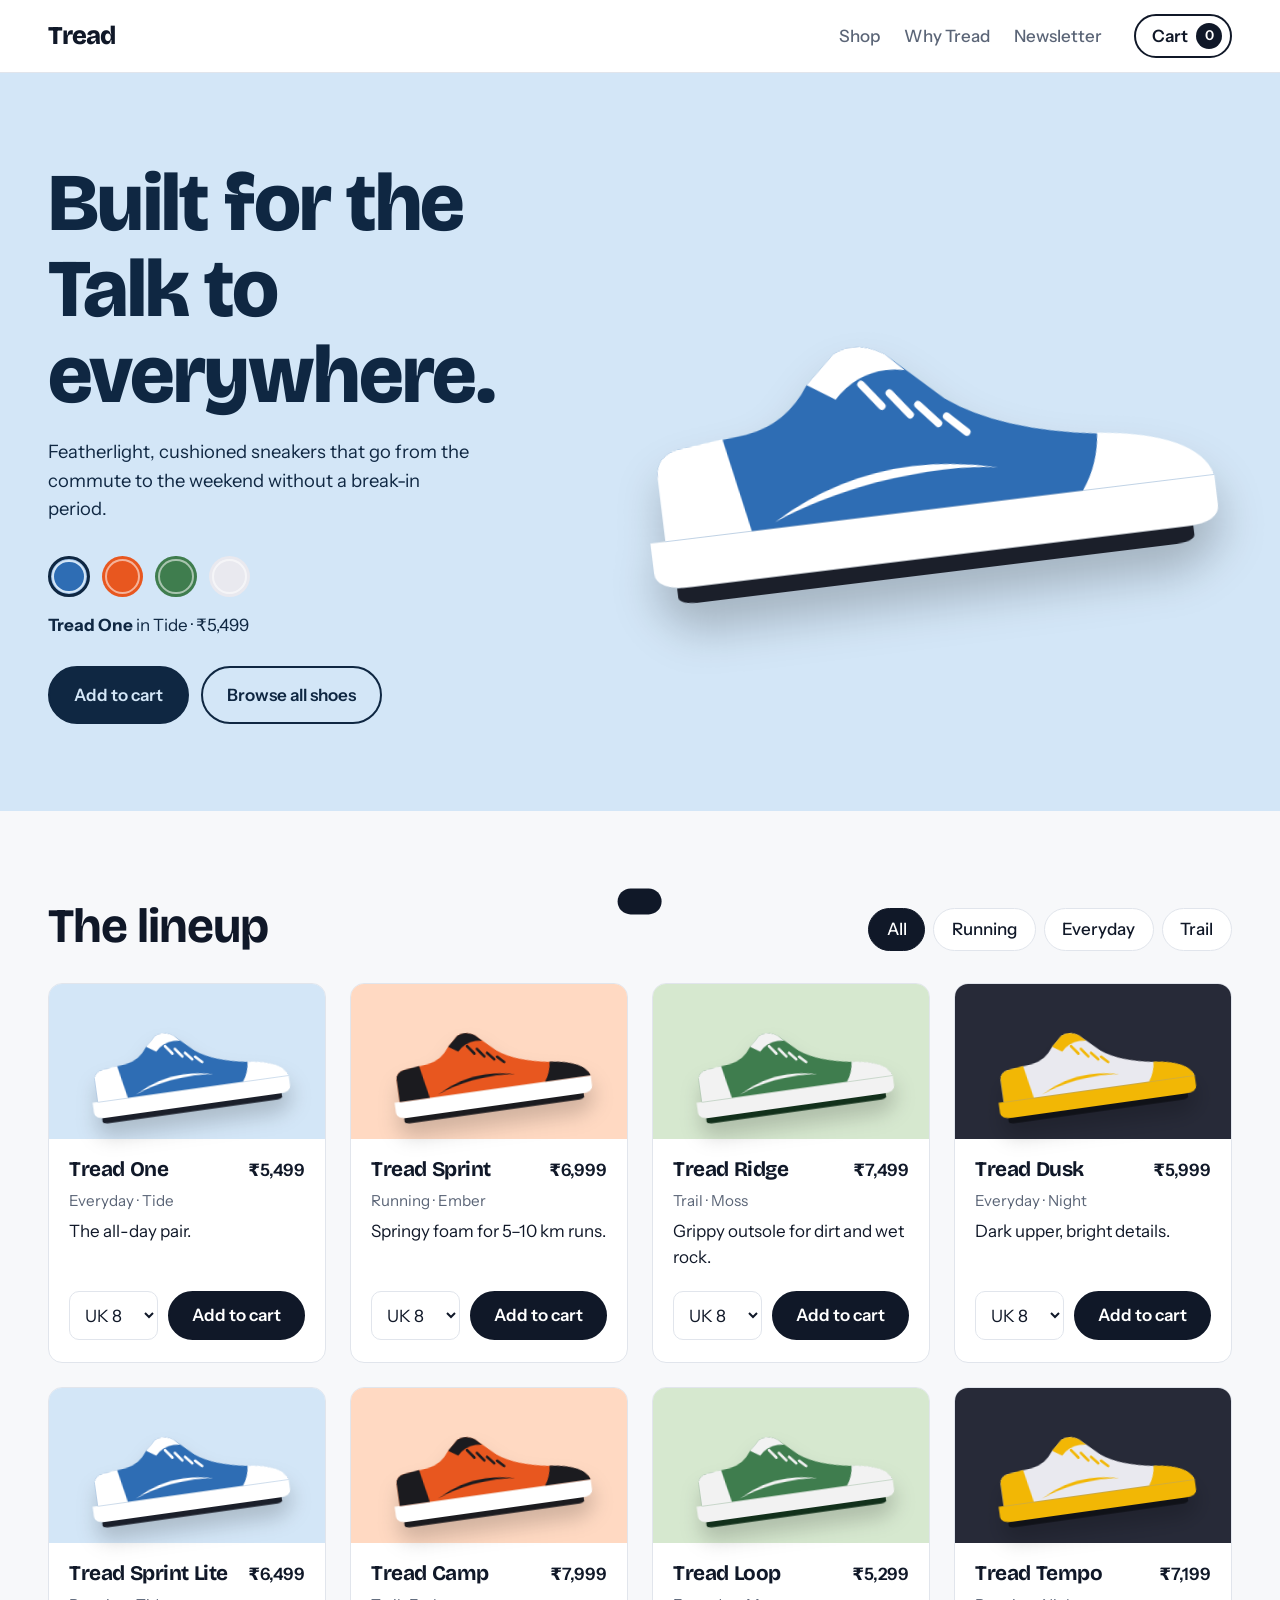
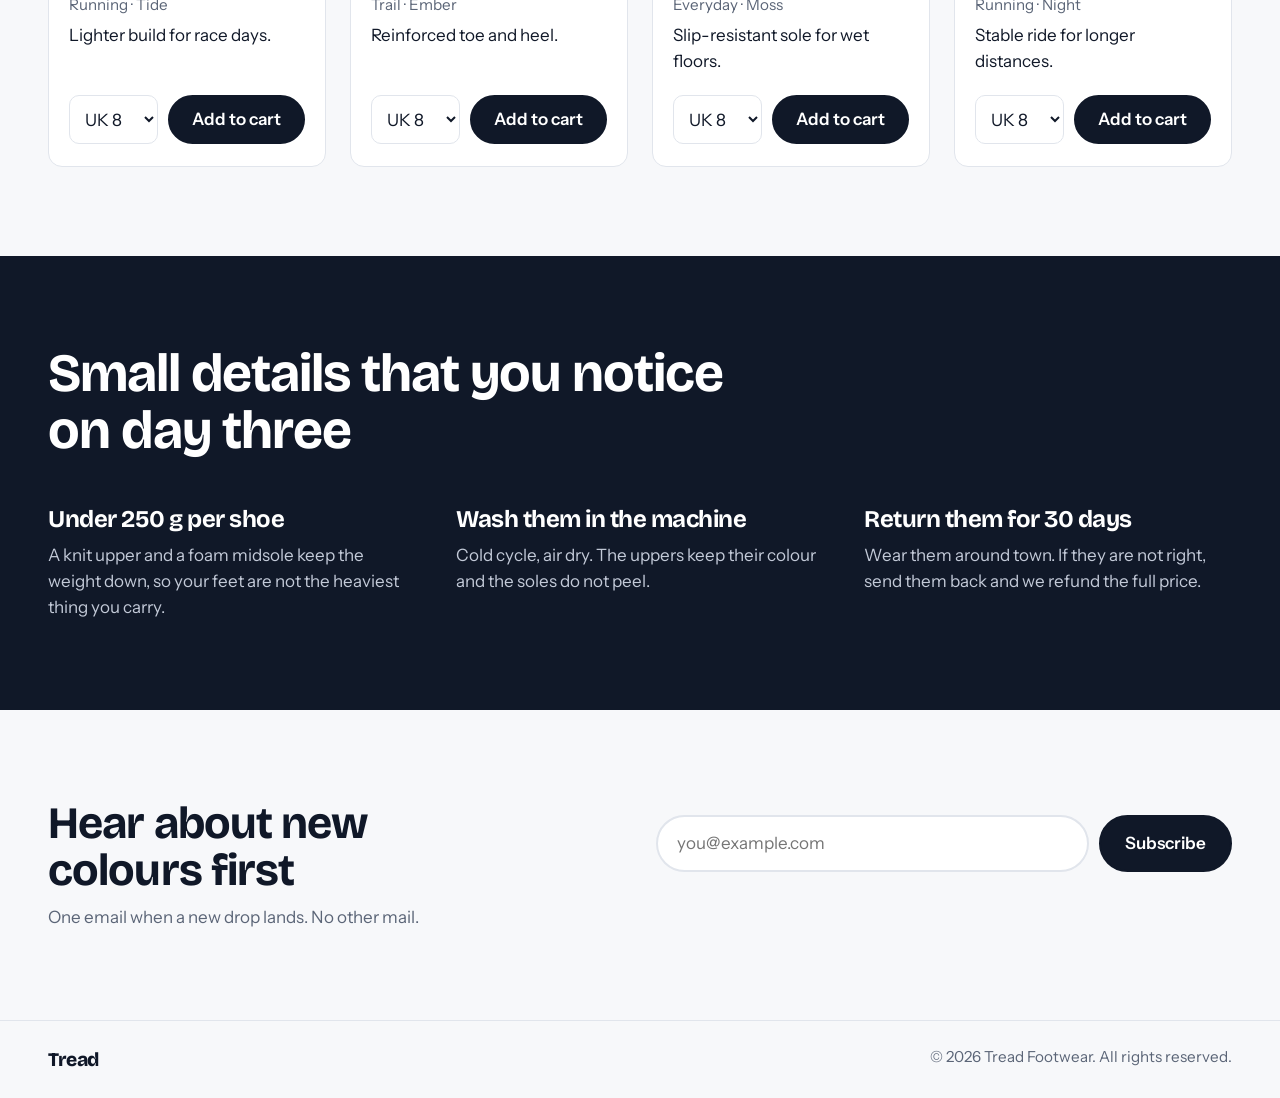
==== index.html @ 13b6ac7e "shoes website" ====
<!DOCTYPE html>
<html lang="en">
<head>
  <meta charset="UTF-8">
  <meta name="viewport" content="width=device-width, initial-scale=1">
  <title>Tread – Everyday sneakers</title>
  <meta name="description" content="Light, cushioned everyday sneakers in four colourways. Free 30-day returns.">
  <link rel="preconnect" href="https://fonts.googleapis.com">
  <link rel="preconnect" href="https://fonts.gstatic.com" crossorigin>
  <link href="https://fonts.googleapis.com/css2?family=Bricolage+Grotesque:opsz,wght@12..96,500;12..96,800&family=Instrument+Sans:wght@400;500;600&display=swap" rel="stylesheet">
  <link rel="stylesheet" href="style.css">
</head>
<body>

  <!-- Reusable sneaker drawing. Colours come from CSS variables, so every pair can be recoloured. -->
  <svg width="0" height="0" style="position:absolute" aria-hidden="true" focusable="false">
    <symbol id="shoe" viewBox="0 0 410 190">
      <path d="M30 172 L376 172 L376 178 Q376 183 360 183 L46 183 Q30 183 30 178 Z" fill="var(--outsole)"/>
      <path d="M16 140 L394 140 L394 160 Q394 172 372 172 L40 172 Q16 172 16 160 Z" fill="var(--sole)"/>
      <path d="M26 140 L26 98 Q26 82 44 80 L88 76 Q116 72 132 48 L152 30 Q168 22 186 34 L222 68 Q256 94 322 104 Q384 112 394 140 Z" fill="var(--upper)"/>
      <path d="M26 140 L26 98 Q26 82 44 80 L72 77 L84 140 Z" fill="var(--accent)"/>
      <path d="M320 103 Q386 111 394 140 L306 140 Q318 124 320 103 Z" fill="var(--accent)"/>
      <path d="M132 48 L152 30 Q168 22 186 34 L198 46 Q170 40 150 60 Z" fill="var(--accent)"/>
      <path d="M100 136 Q170 96 252 118 Q220 112 170 118 Q130 124 100 136 Z" fill="var(--accent)"/>
      <g stroke="var(--accent)" stroke-width="5" stroke-linecap="round" fill="none">
        <path d="M168 52 L180 68"/>
        <path d="M186 60 L198 76"/>
        <path d="M204 70 L216 84"/>
        <path d="M222 80 L234 92"/>
      </g>
    </symbol>
  </svg>

  <header class="site-header">
    <a class="brand" href="#top" aria-label="Tread home">Tread</a>
    <nav class="nav" aria-label="Main">
      <a href="#shop">Shop</a>
      <a href="#why">Why Tread</a>
      <a href="#join">Newsletter</a>
    </nav>
    <button class="cart-btn" id="cartOpen" aria-label="Open cart">
      Cart <span class="cart-count" id="cartCount">0</span>
    </button>
  </header>

  <main id="top">

    <!-- HERO -->
    <section class="hero" id="hero" aria-labelledby="heroTitle">
      <div class="hero-copy">
        <h1 id="heroTitle">Built for the Talk to everywhere.</h1>
        <p>Featherlight, cushioned sneakers that go from the commute to the weekend without a break-in period.</p>

        <div class="swatches" role="radiogroup" aria-label="Choose a colour for the Tread One">
          <!-- buttons are generated by script.js -->
        </div>
        <p class="hero-name"><strong id="heroName">Tread One</strong> in <span id="heroColor">Tide</span> · <span id="heroPrice"></span></p>

        <div class="hero-actions">
          <button class="btn" id="heroAdd">Add to cart</button>
          <a class="btn btn-ghost" href="#shop">Browse all shoes</a>
        </div>
      </div>

      <div class="hero-stage">
        <svg class="hero-shoe" id="heroShoe" viewBox="0 0 410 190" role="img" aria-label="Side view of the Tread One sneaker">
          <use href="#shoe"/>
        </svg>
      </div>
    </section>

    <!-- SHOP -->
    <section class="shop" id="shop" aria-labelledby="shopTitle">
      <div class="section-head">
        <h2 id="shopTitle">The lineup</h2>
        <div class="filters" role="group" aria-label="Filter shoes by type">
          <button class="chip is-active" data-filter="all" aria-pressed="true">All</button>
          <button class="chip" data-filter="Running" aria-pressed="false">Running</button>
          <button class="chip" data-filter="Everyday" aria-pressed="false">Everyday</button>
          <button class="chip" data-filter="Trail" aria-pressed="false">Trail</button>
        </div>
      </div>
      <div class="grid" id="grid"></div>
      <p class="empty" id="empty" hidden>No shoes in this category yet.</p>
    </section>

    <!-- WHY -->
    <section class="why" id="why" aria-labelledby="whyTitle">
      <h2 id="whyTitle">Small details that you notice on day three</h2>
      <div class="why-list">
        <article>
          <h3>Under 250 g per shoe</h3>
          <p>A knit upper and a foam midsole keep the weight down, so your feet are not the heaviest thing you carry.</p>
        </article>
        <article>
          <h3>Wash them in the machine</h3>
          <p>Cold cycle, air dry. The uppers keep their colour and the soles do not peel.</p>
        </article>
        <article>
          <h3>Return them for 30 days</h3>
          <p>Wear them around town. If they are not right, send them back and we refund the full price.</p>
        </article>
      </div>
    </section>

    <!-- NEWSLETTER -->
    <section class="join" id="join" aria-labelledby="joinTitle">
      <div>
        <h2 id="joinTitle">Hear about new colours first</h2>
        <p>One email when a new drop lands. No other mail.</p>
      </div>
      <form class="join-form" id="joinForm" novalidate>
        <label for="email" class="sr-only">Email address</label>
        <input type="email" id="email" name="email" placeholder="you@example.com" autocomplete="email" required>
        <button class="btn" type="submit">Subscribe</button>
        <p class="form-msg" id="formMsg" role="status" aria-live="polite"></p>
      </form>
    </section>
  </main>

  <footer class="site-footer">
    <span class="brand">Tread</span>
    <span>© <span id="year"></span> Tread Footwear. All rights reserved.</span>
  </footer>

  <!-- CART DRAWER -->
  <div class="scrim" id="scrim" hidden></div>
  <aside class="drawer" id="drawer" aria-label="Shopping cart" aria-hidden="true">
    <div class="drawer-head">
      <h2>Your cart</h2>
      <button class="icon-btn" id="cartClose" aria-label="Close cart">✕</button>
    </div>
    <ul class="cart-items" id="cartItems"></ul>
    <p class="cart-empty" id="cartEmpty">Your cart is empty. Pick a pair from the lineup.</p>
    <div class="drawer-foot">
      <div class="total"><span>Total</span><strong id="cartTotal"></strong></div>
      <button class="btn btn-block" id="checkout">Checkout</button>
    </div>
  </aside>

  <div class="toast" id="toast" role="status" aria-live="polite"></div>

  <script src="script.js"></script>
</body>
</html>
---- style.css ----
/* ---------- Tokens ---------- */
:root {
  --paper: #f7f8fa;
  --white: #ffffff;
  --ink: #101828;
  --muted: #5b6577;
  --line: #e1e5ec;
  --brand: #e8571f;
  --radius: 14px;

  --font-display: "Bricolage Grotesque", "Helvetica Neue", Arial, sans-serif;
  --font-body: "Instrument Sans", system-ui, -apple-system, "Segoe UI", Roboto, sans-serif;

  /* shoe colour variables (overridden per colourway) */
  --upper: #2e6db4;
  --accent: #ffffff;
  --sole: #ffffff;
  --outsole: #1b1f2a;
}

*, *::before, *::after { box-sizing: border-box; }
html { scroll-behavior: smooth; scroll-padding-top: 76px; }
body {
  margin: 0;
  font-family: var(--font-body);
  font-size: 1.0625rem;
  line-height: 1.55;
  color: var(--ink);
  background: var(--paper);
}
img, svg { max-width: 100%; display: block; }
h1, h2, h3 { font-family: var(--font-display); line-height: 1.05; margin: 0; letter-spacing: -0.02em; }
p { margin: 0; }
a { color: inherit; }
.sr-only { position: absolute; width: 1px; height: 1px; overflow: hidden; clip: rect(0 0 0 0); white-space: nowrap; }

:focus-visible { outline: 3px solid var(--brand); outline-offset: 3px; }

/* ---------- Buttons ---------- */
.btn {
  font: inherit; font-weight: 600;
  padding: 0.85rem 1.5rem;
  border: 2px solid currentColor;
  border-radius: 999px;
  background: var(--ink); color: var(--white); border-color: var(--ink);
  cursor: pointer; text-decoration: none; display: inline-block;
  transition: transform .15s ease, background .15s ease;
}
.btn:hover { transform: translateY(-2px); }
.btn:active { transform: translateY(0); }
.btn-ghost { background: transparent; color: inherit; border-color: currentColor; }
.btn-block { width: 100%; text-align: center; }

/* ---------- Header ---------- */
.site-header {
  position: sticky; top: 0; z-index: 20;
  display: flex; align-items: center; gap: 2rem;
  padding: 0.9rem clamp(1rem, 4vw, 3rem);
  background: var(--white);
  border-bottom: 1px solid var(--line);
}
.brand { font-family: var(--font-display); font-weight: 800; font-size: 1.6rem; letter-spacing: -0.04em; text-decoration: none; }
.nav { display: flex; gap: 1.5rem; margin-left: auto; }
.nav a { text-decoration: none; color: var(--muted); font-weight: 500; }
.nav a:hover { color: var(--ink); }
.cart-btn {
  font: inherit; font-weight: 600; cursor: pointer;
  display: inline-flex; align-items: center; gap: 0.5rem;
  background: none; border: 2px solid var(--ink); color: var(--ink);
  border-radius: 999px; padding: 0.4rem 0.5rem 0.4rem 1rem;
}
.cart-count {
  min-width: 1.6rem; height: 1.6rem; padding: 0 0.4rem;
  display: inline-grid; place-items: center;
  background: var(--ink); color: var(--white);
  border-radius: 999px; font-size: 0.85rem;
}
.cart-count.bump { animation: bump .35s ease; }
@keyframes bump { 40% { transform: scale(1.35); } }

/* ---------- Hero ---------- */
.hero {
  --bg: #d3e6f7; --text: #0f2742;
  background: var(--bg); color: var(--text);
  display: grid; grid-template-columns: 1fr 1.15fr; align-items: center; gap: 2rem;
  min-height: min(82vh, 760px);
  padding: clamp(2rem, 6vw, 5rem) clamp(1rem, 4vw, 3rem);
  overflow: hidden;
  transition: background-color .5s ease, color .5s ease;
}
.hero h1 { font-size: clamp(2.6rem, 6.4vw, 5.4rem); font-weight: 800; max-width: 12ch; }
.hero-copy > p:first-of-type { margin-top: 1.25rem; max-width: 36ch; font-size: 1.15rem; }

.swatches { display: flex; gap: 0.75rem; margin-top: 2rem; }
.swatch {
  width: 2.6rem; height: 2.6rem; border-radius: 50%;
  border: 3px solid transparent; cursor: pointer; padding: 0;
  background: var(--sw); box-shadow: inset 0 0 0 2px rgba(255,255,255,.55);
  transition: transform .15s ease;
}
.swatch:hover { transform: scale(1.1); }
.swatch[aria-checked="true"] { border-color: var(--text); outline: 2px solid var(--bg); outline-offset: -6px; }
.hero-name { margin-top: 0.9rem; }
.hero-actions { display: flex; flex-wrap: wrap; gap: 0.75rem; margin-top: 1.75rem; }
.hero .btn:not(.btn-ghost) { background: var(--text); color: var(--bg); border-color: var(--text); }

.hero-stage { display: grid; place-items: center; }
.hero-shoe {
  width: 100%; max-width: 760px; height: auto;
  transform: rotate(-7deg);
  filter: drop-shadow(0 28px 22px rgba(0,0,0,.22));
}
.hero-shoe.swap { animation: swap .55s cubic-bezier(.2,.9,.3,1.2); }
@keyframes swap {
  0%   { transform: rotate(-7deg) translateX(40px) scale(.94); opacity: .2; }
  100% { transform: rotate(-7deg) translateX(0) scale(1); opacity: 1; }
}

/* ---------- Shop ---------- */
.shop { padding: clamp(3rem, 7vw, 6rem) clamp(1rem, 4vw, 3rem); max-width: 1280px; margin: 0 auto; }
.section-head { display: flex; flex-wrap: wrap; align-items: end; justify-content: space-between; gap: 1rem; margin-bottom: 2rem; }
.section-head h2 { font-size: clamp(2rem, 4vw, 3rem); }
.filters { display: flex; flex-wrap: wrap; gap: 0.5rem; }
.chip {
  font: inherit; font-weight: 500; cursor: pointer;
  padding: 0.45rem 1.1rem; border-radius: 999px;
  background: var(--white); color: var(--ink); border: 1.5px solid var(--line);
  transition: background .15s, color .15s, border-color .15s;
}
.chip:hover { border-color: var(--ink); }
.chip.is-active { background: var(--ink); color: var(--white); border-color: var(--ink); }

.grid { display: grid; grid-template-columns: repeat(auto-fill, minmax(260px, 1fr)); gap: 1.5rem; }
.card { background: var(--white); border-radius: var(--radius); overflow: hidden; border: 1px solid var(--line); display: flex; flex-direction: column; }
.card-img { background: var(--bg); padding: 2rem 1rem 1.5rem; display: grid; place-items: center; }
.card-img svg { width: 88%; height: auto; transform: rotate(-8deg); transition: transform .3s ease; filter: drop-shadow(0 14px 10px rgba(0,0,0,.18)); }
.card:hover .card-img svg { transform: rotate(-3deg) scale(1.05); }
.card-body { padding: 1.1rem 1.25rem 1.35rem; display: flex; flex-direction: column; gap: 0.35rem; flex: 1; }
.card-top { display: flex; justify-content: space-between; align-items: baseline; gap: 0.5rem; }
.card h3 { font-size: 1.3rem; }
.price { font-weight: 600; }
.meta { color: var(--muted); font-size: 0.95rem; }
.card-actions { display: flex; gap: 0.6rem; margin-top: auto; padding-top: 0.9rem; }
.card select {
  font: inherit; padding: 0.55rem 0.7rem; border-radius: 10px;
  border: 1.5px solid var(--line); background: var(--white); color: var(--ink);
}
.card .btn { flex: 1; padding: 0.6rem 0.8rem; white-space: nowrap; }
.empty { text-align: center; color: var(--muted); padding: 3rem 0; }

/* ---------- Why ---------- */
.why { background: var(--ink); color: var(--white); padding: clamp(3rem, 7vw, 6rem) clamp(1rem, 4vw, 3rem); }
.why > h2 { font-size: clamp(2rem, 4.2vw, 3.4rem); max-width: 18ch; margin: 0 auto 3rem; max-width: 1280px; }
.why > h2 { max-width: 20ch; margin-left: max(0px, calc((100% - 1280px) / 2)); }
.why-list { display: grid; grid-template-columns: repeat(auto-fit, minmax(240px, 1fr)); gap: 2.5rem; max-width: 1280px; margin: 0 auto; }
.why h3 { font-size: 1.5rem; margin-bottom: 0.6rem; }
.why p { color: #c3cad8; max-width: 34ch; }

/* ---------- Join ---------- */
.join {
  max-width: 1280px; margin: 0 auto;
  padding: clamp(3rem, 7vw, 6rem) clamp(1rem, 4vw, 3rem);
  display: grid; grid-template-columns: 1fr 1fr; gap: 2rem; align-items: center;
}
.join h2 { font-size: clamp(1.8rem, 3.6vw, 2.8rem); max-width: 16ch; }
.join p { color: var(--muted); margin-top: 0.6rem; }
.join-form { display: flex; flex-wrap: wrap; gap: 0.6rem; }
.join-form input {
  flex: 1 1 220px; font: inherit; padding: 0.85rem 1.2rem;
  border: 2px solid var(--line); border-radius: 999px; background: var(--white); color: var(--ink);
}
.join-form input[aria-invalid="true"] { border-color: #c62828; }
.form-msg { flex-basis: 100%; min-height: 1.5rem; margin: 0.25rem 0 0 0.5rem; font-size: 0.95rem; }
.form-msg.ok { color: #1b7a3e; }
.form-msg.err { color: #c62828; }

/* ---------- Footer ---------- */
.site-footer {
  display: flex; flex-wrap: wrap; justify-content: space-between; gap: 0.5rem;
  padding: 1.5rem clamp(1rem, 4vw, 3rem); border-top: 1px solid var(--line);
  color: var(--muted); font-size: 0.95rem;
}
.site-footer .brand { color: var(--ink); font-size: 1.2rem; }

/* ---------- Cart drawer ---------- */
.scrim { position: fixed; inset: 0; background: rgba(16,24,40,.45); z-index: 30; }
.drawer {
  position: fixed; top: 0; right: 0; bottom: 0; z-index: 40;
  width: min(420px, 100%); background: var(--white);
  display: flex; flex-direction: column;
  transform: translateX(100%); visibility: hidden;
  transition: transform .3s ease, visibility 0s linear .3s;
}
.drawer.open { transform: translateX(0); visibility: visible; transition-delay: 0s; box-shadow: -10px 0 40px rgba(0,0,0,.15); }
.drawer-head { display: flex; justify-content: space-between; align-items: center; padding: 1.25rem 1.5rem; border-bottom: 1px solid var(--line); }
.drawer-head h2 { font-size: 1.5rem; }
.icon-btn { font: inherit; font-size: 1.2rem; background: none; border: 0; cursor: pointer; padding: 0.4rem 0.6rem; border-radius: 8px; }
.icon-btn:hover { background: var(--paper); }
.cart-items { list-style: none; margin: 0; padding: 0.5rem 1.5rem; overflow-y: auto; flex: 1; }
.cart-item { display: grid; grid-template-columns: 84px 1fr; gap: 0.9rem; padding: 1rem 0; border-bottom: 1px solid var(--line); }
.cart-thumb { background: var(--bg); border-radius: 10px; display: grid; place-items: center; padding: 0.4rem; }
.cart-item h3 { font-size: 1.05rem; }
.cart-item .meta { font-size: 0.9rem; }
.cart-row { display: flex; align-items: center; justify-content: space-between; margin-top: 0.5rem; }
.qty { display: inline-flex; align-items: center; border: 1.5px solid var(--line); border-radius: 999px; }
.qty button { font: inherit; width: 2rem; height: 2rem; border: 0; background: none; cursor: pointer; border-radius: 50%; }
.qty button:hover { background: var(--paper); }
.qty span { min-width: 1.5rem; text-align: center; font-weight: 600; }
.remove { font: inherit; font-size: 0.85rem; color: var(--muted); background: none; border: 0; text-decoration: underline; cursor: pointer; }
.cart-empty { padding: 2rem 1.5rem; color: var(--muted); }
.drawer-foot { padding: 1.25rem 1.5rem 1.5rem; border-top: 1px solid var(--line); }
.total { display: flex; justify-content: space-between; margin-bottom: 1rem; font-size: 1.15rem; }

/* ---------- Toast ---------- */
.toast {
  position: fixed; left: 50%; bottom: 1.5rem; z-index: 50;
  transform: translate(-50%, 150%);
  background: var(--ink); color: var(--white);
  padding: 0.8rem 1.4rem; border-radius: 999px;
  transition: transform .3s ease; pointer-events: none;
}
.toast.show { transform: translate(-50%, 0); }

/* ---------- Responsive ---------- */
@media (max-width: 860px) {
  .hero { grid-template-columns: 1fr; min-height: 0; }
  .hero-stage { order: -1; }
  .hero-shoe { max-width: 520px; }
  .join { grid-template-columns: 1fr; }
}
@media (max-width: 560px) {
  .nav { display: none; }
  .cart-btn { margin-left: auto; }
}

@media (prefers-reduced-motion: reduce) {
  *, *::before, *::after { animation: none !important; transition: none !important; scroll-behavior: auto !important; }
}
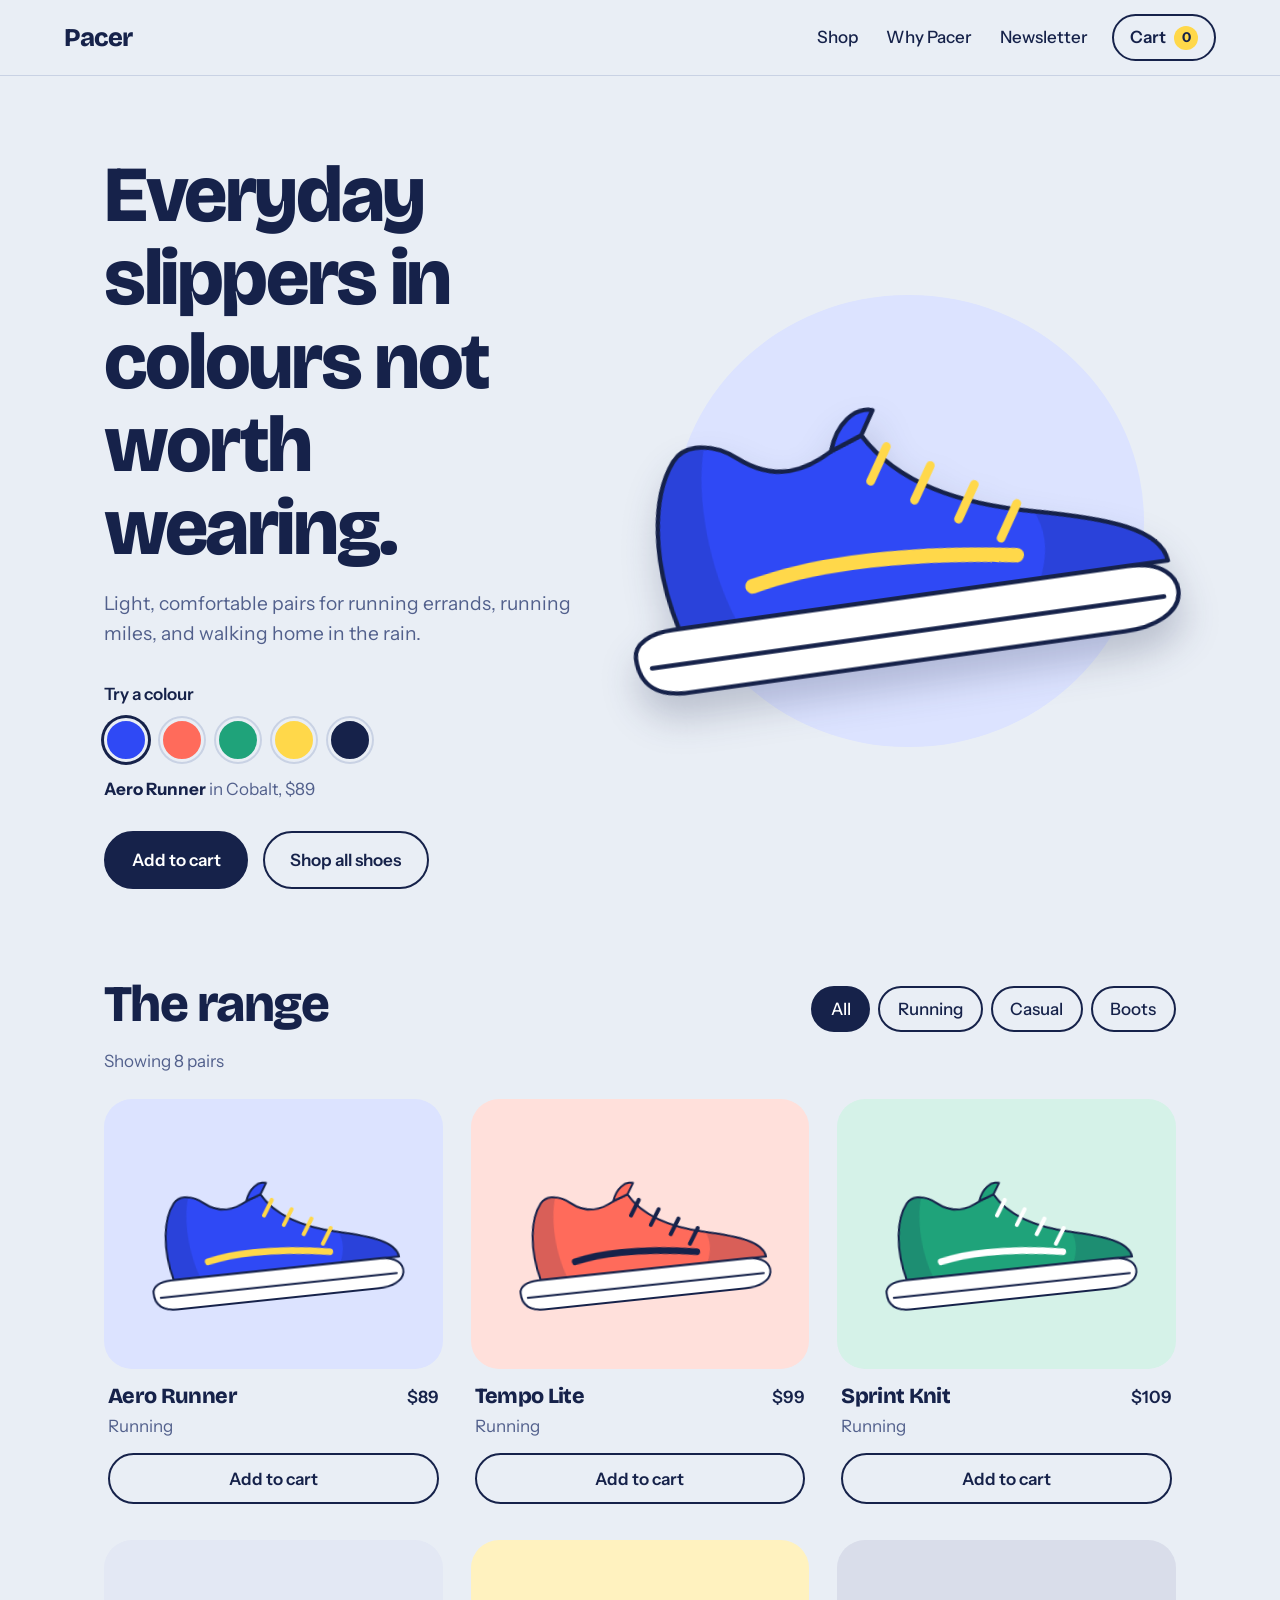
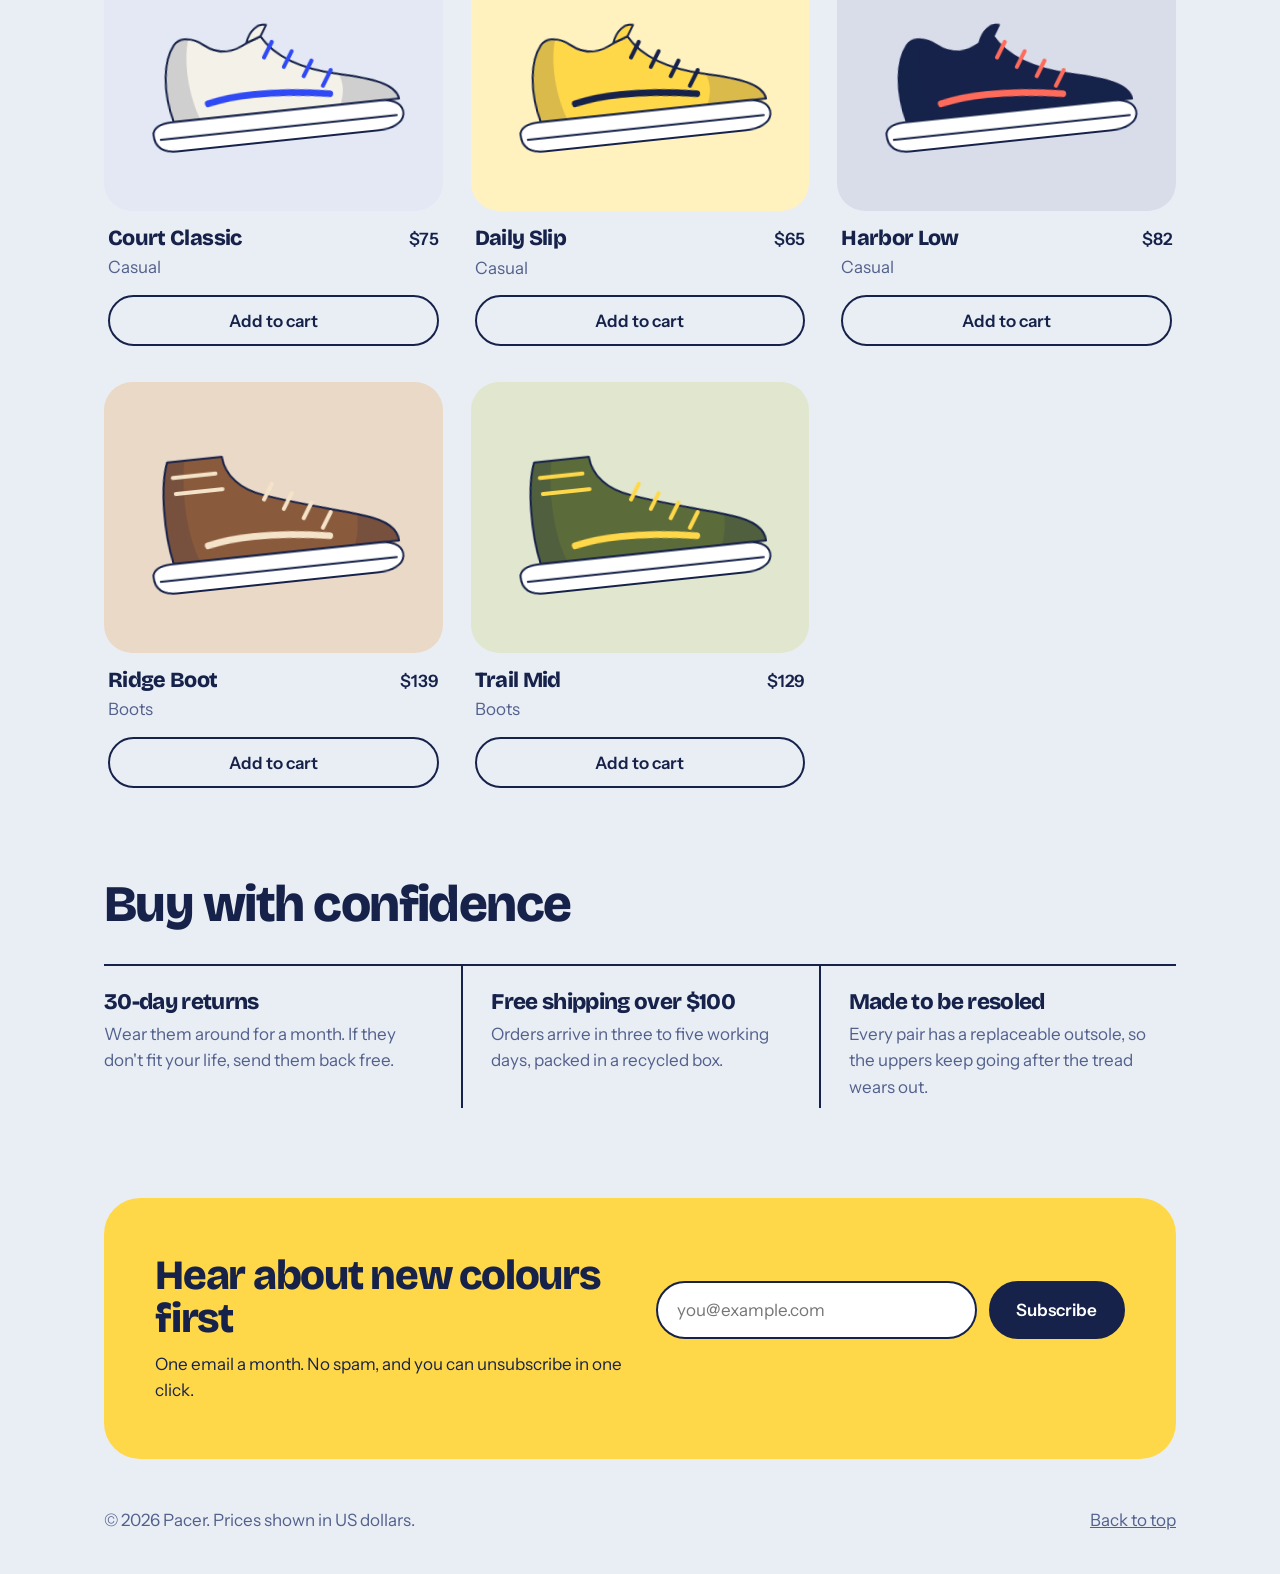
==== commit a766af0d: "new code added" ====
--- a/index.html
+++ b/index.html
@@ -1,144 +1,124 @@
 <!DOCTYPE html>
 <html lang="en">
 <head>
-  <meta charset="UTF-8">
-  <meta name="viewport" content="width=device-width, initial-scale=1">
-  <title>Tread – Everyday sneakers</title>
-  <meta name="description" content="Light, cushioned everyday sneakers in four colourways. Free 30-day returns.">
-  <link rel="preconnect" href="https://fonts.googleapis.com">
-  <link rel="preconnect" href="https://fonts.gstatic.com" crossorigin>
-  <link href="https://fonts.googleapis.com/css2?family=Bricolage+Grotesque:opsz,wght@12..96,500;12..96,800&family=Instrument+Sans:wght@400;500;600&display=swap" rel="stylesheet">
-  <link rel="stylesheet" href="style.css">
+  <meta charset="UTF-8" />
+  <meta name="viewport" content="width=device-width, initial-scale=1" />
+  <title>Pacer – Everyday shoes</title>
+  <meta name="description" content="Pacer makes running, casual and boot styles in colours you'll actually want to wear." />
+  <link rel="preconnect" href="https://fonts.googleapis.com" />
+  <link rel="preconnect" href="https://fonts.gstatic.com" crossorigin />
+  <link href="https://fonts.googleapis.com/css2?family=Bricolage+Grotesque:opsz,wght@12..96,500;12..96,800&family=Instrument+Sans:wght@400;500;600&display=swap" rel="stylesheet" />
+  <link rel="stylesheet" href="style.css" />
 </head>
 <body>
 
-  <!-- Reusable sneaker drawing. Colours come from CSS variables, so every pair can be recoloured. -->
-  <svg width="0" height="0" style="position:absolute" aria-hidden="true" focusable="false">
-    <symbol id="shoe" viewBox="0 0 410 190">
-      <path d="M30 172 L376 172 L376 178 Q376 183 360 183 L46 183 Q30 183 30 178 Z" fill="var(--outsole)"/>
-      <path d="M16 140 L394 140 L394 160 Q394 172 372 172 L40 172 Q16 172 16 160 Z" fill="var(--sole)"/>
-      <path d="M26 140 L26 98 Q26 82 44 80 L88 76 Q116 72 132 48 L152 30 Q168 22 186 34 L222 68 Q256 94 322 104 Q384 112 394 140 Z" fill="var(--upper)"/>
-      <path d="M26 140 L26 98 Q26 82 44 80 L72 77 L84 140 Z" fill="var(--accent)"/>
-      <path d="M320 103 Q386 111 394 140 L306 140 Q318 124 320 103 Z" fill="var(--accent)"/>
-      <path d="M132 48 L152 30 Q168 22 186 34 L198 46 Q170 40 150 60 Z" fill="var(--accent)"/>
-      <path d="M100 136 Q170 96 252 118 Q220 112 170 118 Q130 124 100 136 Z" fill="var(--accent)"/>
-      <g stroke="var(--accent)" stroke-width="5" stroke-linecap="round" fill="none">
-        <path d="M168 52 L180 68"/>
-        <path d="M186 60 L198 76"/>
-        <path d="M204 70 L216 84"/>
-        <path d="M222 80 L234 92"/>
-      </g>
-    </symbol>
-  </svg>
-
   <header class="site-header">
-    <a class="brand" href="#top" aria-label="Tread home">Tread</a>
+    <a class="brand" href="#top" aria-label="Pacer home">Pacer</a>
     <nav class="nav" aria-label="Main">
       <a href="#shop">Shop</a>
-      <a href="#why">Why Tread</a>
+      <a href="#why">Why Pacer</a>
       <a href="#join">Newsletter</a>
     </nav>
-    <button class="cart-btn" id="cartOpen" aria-label="Open cart">
-      Cart <span class="cart-count" id="cartCount">0</span>
+    <button class="cart-btn" id="openCart" type="button" aria-label="Open cart">
+      Cart <span class="badge" id="cartCount">0</span>
     </button>
   </header>
 
   <main id="top">
 
-    <!-- HERO -->
-    <section class="hero" id="hero" aria-labelledby="heroTitle">
+    <!-- Hero -->
+    <section class="hero" id="hero">
       <div class="hero-copy">
-        <h1 id="heroTitle">Built for the Talk to everywhere.</h1>
-        <p>Featherlight, cushioned sneakers that go from the commute to the weekend without a break-in period.</p>
+        <h1>Everyday slippers in colours not worth wearing.</h1>
+        <p class="lead">Light, comfortable pairs for running errands, running miles, and walking home in the rain.</p>
 
-        <div class="swatches" role="radiogroup" aria-label="Choose a colour for the Tread One">
-          <!-- buttons are generated by script.js -->
+        <div class="swatch-block">
+          <p class="swatch-title" id="swatchTitle">Try a colour</p>
+          <div class="swatches" id="swatches" role="group" aria-labelledby="swatchTitle"></div>
+          <p class="hero-label" id="heroLabel" aria-live="polite"></p>
         </div>
-        <p class="hero-name"><strong id="heroName">Tread One</strong> in <span id="heroColor">Tide</span> · <span id="heroPrice"></span></p>
 
         <div class="hero-actions">
-          <button class="btn" id="heroAdd">Add to cart</button>
-          <a class="btn btn-ghost" href="#shop">Browse all shoes</a>
+          <button class="btn btn-primary" id="heroAdd" type="button">Add to cart</button>
+          <a class="btn btn-ghost" href="#shop">Shop all shoes</a>
         </div>
       </div>
 
-      <div class="hero-stage">
-        <svg class="hero-shoe" id="heroShoe" viewBox="0 0 410 190" role="img" aria-label="Side view of the Tread One sneaker">
-          <use href="#shoe"/>
-        </svg>
+      <div class="hero-art" aria-hidden="false">
+        <div class="hero-disc"></div>
+        <div class="hero-shoe" id="heroShoe"></div>
       </div>
     </section>
 
-    <!-- SHOP -->
+    <!-- Shop -->
     <section class="shop" id="shop" aria-labelledby="shopTitle">
       <div class="section-head">
-        <h2 id="shopTitle">The lineup</h2>
-        <div class="filters" role="group" aria-label="Filter shoes by type">
-          <button class="chip is-active" data-filter="all" aria-pressed="true">All</button>
-          <button class="chip" data-filter="Running" aria-pressed="false">Running</button>
-          <button class="chip" data-filter="Everyday" aria-pressed="false">Everyday</button>
-          <button class="chip" data-filter="Trail" aria-pressed="false">Trail</button>
+        <h2 id="shopTitle">The range</h2>
+        <div class="filters" id="filters" role="group" aria-label="Filter shoes by type">
+          <button type="button" class="chip" data-filter="All" aria-pressed="true">All</button>
+          <button type="button" class="chip" data-filter="Running" aria-pressed="false">Running</button>
+          <button type="button" class="chip" data-filter="Casual" aria-pressed="false">Casual</button>
+          <button type="button" class="chip" data-filter="Boots" aria-pressed="false">Boots</button>
         </div>
       </div>
+      <p class="result-count" id="resultCount" aria-live="polite"></p>
       <div class="grid" id="grid"></div>
-      <p class="empty" id="empty" hidden>No shoes in this category yet.</p>
     </section>
 
-    <!-- WHY -->
+    <!-- Why -->
     <section class="why" id="why" aria-labelledby="whyTitle">
-      <h2 id="whyTitle">Small details that you notice on day three</h2>
-      <div class="why-list">
-        <article>
-          <h3>Under 250 g per shoe</h3>
-          <p>A knit upper and a foam midsole keep the weight down, so your feet are not the heaviest thing you carry.</p>
-        </article>
-        <article>
-          <h3>Wash them in the machine</h3>
-          <p>Cold cycle, air dry. The uppers keep their colour and the soles do not peel.</p>
-        </article>
-        <article>
-          <h3>Return them for 30 days</h3>
-          <p>Wear them around town. If they are not right, send them back and we refund the full price.</p>
-        </article>
-      </div>
+      <h2 id="whyTitle">Buy with confidence</h2>
+      <ul class="facts">
+        <li>
+          <h3>30-day returns</h3>
+          <p>Wear them around for a month. If they don't fit your life, send them back free.</p>
+        </li>
+        <li>
+          <h3>Free shipping over $100</h3>
+          <p>Orders arrive in three to five working days, packed in a recycled box.</p>
+        </li>
+        <li>
+          <h3>Made to be resoled</h3>
+          <p>Every pair has a replaceable outsole, so the uppers keep going after the tread wears out.</p>
+        </li>
+      </ul>
     </section>
 
-    <!-- NEWSLETTER -->
+    <!-- Newsletter -->
     <section class="join" id="join" aria-labelledby="joinTitle">
       <div>
         <h2 id="joinTitle">Hear about new colours first</h2>
-        <p>One email when a new drop lands. No other mail.</p>
+        <p>One email a month. No spam, and you can unsubscribe in one click.</p>
       </div>
       <form class="join-form" id="joinForm" novalidate>
         <label for="email" class="sr-only">Email address</label>
-        <input type="email" id="email" name="email" placeholder="you@example.com" autocomplete="email" required>
-        <button class="btn" type="submit">Subscribe</button>
-        <p class="form-msg" id="formMsg" role="status" aria-live="polite"></p>
+        <input id="email" name="email" type="email" placeholder="you@example.com" autocomplete="email" required />
+        <button class="btn btn-primary" type="submit">Subscribe</button>
+        <p class="form-msg" id="formMsg" role="status"></p>
       </form>
     </section>
   </main>
 
   <footer class="site-footer">
-    <span class="brand">Tread</span>
-    <span>© <span id="year"></span> Tread Footwear. All rights reserved.</span>
+    <p>© <span id="year"></span> Pacer. Prices shown in US dollars.</p>
+    <a href="#top">Back to top</a>
   </footer>
 
-  <!-- CART DRAWER -->
-  <div class="scrim" id="scrim" hidden></div>
+  <!-- Cart drawer -->
+  <div class="overlay" id="overlay" hidden></div>
   <aside class="drawer" id="drawer" aria-label="Shopping cart" aria-hidden="true">
     <div class="drawer-head">
       <h2>Your cart</h2>
-      <button class="icon-btn" id="cartClose" aria-label="Close cart">✕</button>
+      <button type="button" class="icon-btn" id="closeCart" aria-label="Close cart">Close</button>
     </div>
-    <ul class="cart-items" id="cartItems"></ul>
-    <p class="cart-empty" id="cartEmpty">Your cart is empty. Pick a pair from the lineup.</p>
+    <ul class="cart-list" id="cartList"></ul>
+    <p class="cart-empty" id="cartEmpty">Your cart is empty. Pick a pair from the range.</p>
     <div class="drawer-foot">
-      <div class="total"><span>Total</span><strong id="cartTotal"></strong></div>
-      <button class="btn btn-block" id="checkout">Checkout</button>
+      <div class="total-row"><span>Total</span><strong id="cartTotal">$0</strong></div>
+      <button type="button" class="btn btn-primary btn-block" id="checkout">Check out</button>
+      <p class="form-msg" id="checkoutMsg" role="status"></p>
     </div>
   </aside>
-
-  <div class="toast" id="toast" role="status" aria-live="polite"></div>
 
   <script src="script.js"></script>
 </body>
--- a/style.css
+++ b/style.css
@@ -1,231 +1,378 @@
 /* ---------- Tokens ---------- */
 :root {
-  --paper: #f7f8fa;
-  --white: #ffffff;
-  --ink: #101828;
-  --muted: #5b6577;
-  --line: #e1e5ec;
-  --brand: #e8571f;
-  --radius: 14px;
-
-  --font-display: "Bricolage Grotesque", "Helvetica Neue", Arial, sans-serif;
-  --font-body: "Instrument Sans", system-ui, -apple-system, "Segoe UI", Roboto, sans-serif;
-
-  /* shoe colour variables (overridden per colourway) */
-  --upper: #2e6db4;
-  --accent: #ffffff;
-  --sole: #ffffff;
-  --outsole: #1b1f2a;
+  --fog: #e9eef5;
+  --ink: #16224a;
+  --muted: #52608c;
+  --cobalt: #2f49f5;
+  --butter: #ffd84a;
+  --paper: #ffffff;
+  --line: #c9d2e4;
+  --hero-tint: #dce3ff;
+
+  --font-display: "Bricolage Grotesque", system-ui, -apple-system, "Segoe UI", sans-serif;
+  --font-body: "Instrument Sans", system-ui, -apple-system, "Segoe UI", sans-serif;
+
+  --page-pad: clamp(1.25rem, 5vw, 4rem);
+  --max: 1200px;
 }
 
 *, *::before, *::after { box-sizing: border-box; }
-html { scroll-behavior: smooth; scroll-padding-top: 76px; }
+
+html { scroll-behavior: smooth; scroll-padding-top: 5rem; }
+
 body {
   margin: 0;
+  background: var(--fog);
+  color: var(--ink);
   font-family: var(--font-body);
   font-size: 1.0625rem;
   line-height: 1.55;
-  color: var(--ink);
-  background: var(--paper);
-}
-img, svg { max-width: 100%; display: block; }
-h1, h2, h3 { font-family: var(--font-display); line-height: 1.05; margin: 0; letter-spacing: -0.02em; }
+  -webkit-font-smoothing: antialiased;
+}
+
+h1, h2, h3 {
+  font-family: var(--font-display);
+  line-height: 1.05;
+  letter-spacing: -0.03em;
+  margin: 0;
+}
+
 p { margin: 0; }
 a { color: inherit; }
-.sr-only { position: absolute; width: 1px; height: 1px; overflow: hidden; clip: rect(0 0 0 0); white-space: nowrap; }
-
-:focus-visible { outline: 3px solid var(--brand); outline-offset: 3px; }
+ul { margin: 0; padding: 0; list-style: none; }
+button { font: inherit; color: inherit; cursor: pointer; }
+
+:focus-visible {
+  outline: 3px solid var(--cobalt);
+  outline-offset: 3px;
+  border-radius: 6px;
+}
+
+.sr-only {
+  position: absolute; width: 1px; height: 1px; padding: 0; margin: -1px;
+  overflow: hidden; clip: rect(0 0 0 0); white-space: nowrap; border: 0;
+}
 
 /* ---------- Buttons ---------- */
 .btn {
-  font: inherit; font-weight: 600;
-  padding: 0.85rem 1.5rem;
-  border: 2px solid currentColor;
-  border-radius: 999px;
-  background: var(--ink); color: var(--white); border-color: var(--ink);
-  cursor: pointer; text-decoration: none; display: inline-block;
-  transition: transform .15s ease, background .15s ease;
-}
-.btn:hover { transform: translateY(-2px); }
-.btn:active { transform: translateY(0); }
-.btn-ghost { background: transparent; color: inherit; border-color: currentColor; }
-.btn-block { width: 100%; text-align: center; }
+  display: inline-flex; align-items: center; justify-content: center;
+  padding: 0.85rem 1.6rem;
+  border-radius: 999px;
+  border: 2px solid var(--ink);
+  background: transparent;
+  font-weight: 600;
+  text-decoration: none;
+  transition: background 0.15s ease, color 0.15s ease, transform 0.1s ease;
+}
+.btn:active { transform: scale(0.97); }
+.btn-primary { background: var(--ink); color: var(--paper); }
+.btn-primary:hover { background: var(--cobalt); border-color: var(--cobalt); }
+.btn-ghost:hover { background: var(--ink); color: var(--paper); }
+.btn-block { width: 100%; }
 
 /* ---------- Header ---------- */
 .site-header {
   position: sticky; top: 0; z-index: 20;
-  display: flex; align-items: center; gap: 2rem;
-  padding: 0.9rem clamp(1rem, 4vw, 3rem);
-  background: var(--white);
+  display: flex; align-items: center; justify-content: space-between; gap: 1.5rem;
+  padding: 0.9rem var(--page-pad);
+  background: rgba(233, 238, 245, 0.88);
+  backdrop-filter: blur(10px);
   border-bottom: 1px solid var(--line);
 }
-.brand { font-family: var(--font-display); font-weight: 800; font-size: 1.6rem; letter-spacing: -0.04em; text-decoration: none; }
-.nav { display: flex; gap: 1.5rem; margin-left: auto; }
-.nav a { text-decoration: none; color: var(--muted); font-weight: 500; }
-.nav a:hover { color: var(--ink); }
+.brand {
+  font-family: var(--font-display);
+  font-weight: 800;
+  font-size: 1.6rem;
+  letter-spacing: -0.04em;
+  text-decoration: none;
+}
+.nav { display: flex; gap: 1.75rem; margin-left: auto; }
+.nav a { text-decoration: none; font-weight: 500; }
+.nav a:hover { text-decoration: underline; text-underline-offset: 5px; }
+
 .cart-btn {
-  font: inherit; font-weight: 600; cursor: pointer;
   display: inline-flex; align-items: center; gap: 0.5rem;
-  background: none; border: 2px solid var(--ink); color: var(--ink);
-  border-radius: 999px; padding: 0.4rem 0.5rem 0.4rem 1rem;
-}
-.cart-count {
-  min-width: 1.6rem; height: 1.6rem; padding: 0 0.4rem;
+  padding: 0.5rem 1rem;
+  border: 2px solid var(--ink);
+  border-radius: 999px;
+  background: transparent;
+  font-weight: 600;
+}
+.cart-btn:hover { background: var(--ink); color: var(--paper); }
+.badge {
+  min-width: 1.5rem; height: 1.5rem; padding: 0 0.35rem;
   display: inline-grid; place-items: center;
-  background: var(--ink); color: var(--white);
-  border-radius: 999px; font-size: 0.85rem;
-}
-.cart-count.bump { animation: bump .35s ease; }
-@keyframes bump { 40% { transform: scale(1.35); } }
+  border-radius: 999px;
+  background: var(--butter); color: var(--ink);
+  font-size: 0.85rem; font-weight: 700;
+}
+.badge.bump { animation: bump 0.3s ease; }
+@keyframes bump { 50% { transform: scale(1.35); } }
 
 /* ---------- Hero ---------- */
 .hero {
-  --bg: #d3e6f7; --text: #0f2742;
-  background: var(--bg); color: var(--text);
-  display: grid; grid-template-columns: 1fr 1.15fr; align-items: center; gap: 2rem;
-  min-height: min(82vh, 760px);
-  padding: clamp(2rem, 6vw, 5rem) clamp(1rem, 4vw, 3rem);
-  overflow: hidden;
-  transition: background-color .5s ease, color .5s ease;
-}
-.hero h1 { font-size: clamp(2.6rem, 6.4vw, 5.4rem); font-weight: 800; max-width: 12ch; }
-.hero-copy > p:first-of-type { margin-top: 1.25rem; max-width: 36ch; font-size: 1.15rem; }
-
-.swatches { display: flex; gap: 0.75rem; margin-top: 2rem; }
+  max-width: var(--max);
+  margin: 0 auto;
+  padding: clamp(2rem, 6vw, 5rem) var(--page-pad) clamp(3rem, 7vw, 6rem);
+  display: grid;
+  grid-template-columns: minmax(0, 1fr) minmax(0, 1.1fr);
+  align-items: center;
+  gap: clamp(1.5rem, 4vw, 4rem);
+}
+.hero-copy h1 {
+  font-size: clamp(2.6rem, 6.2vw, 5rem);
+  font-weight: 800;
+  max-width: 12ch;
+}
+.lead {
+  margin-top: 1.25rem;
+  max-width: 34rem;
+  font-size: 1.2rem;
+  color: var(--muted);
+}
+
+.swatch-block { margin-top: 2rem; }
+.swatch-title { font-weight: 600; margin-bottom: 0.65rem; }
+.swatches { display: flex; gap: 0.75rem; flex-wrap: wrap; }
 .swatch {
-  width: 2.6rem; height: 2.6rem; border-radius: 50%;
-  border: 3px solid transparent; cursor: pointer; padding: 0;
-  background: var(--sw); box-shadow: inset 0 0 0 2px rgba(255,255,255,.55);
-  transition: transform .15s ease;
-}
-.swatch:hover { transform: scale(1.1); }
-.swatch[aria-checked="true"] { border-color: var(--text); outline: 2px solid var(--bg); outline-offset: -6px; }
-.hero-name { margin-top: 0.9rem; }
-.hero-actions { display: flex; flex-wrap: wrap; gap: 0.75rem; margin-top: 1.75rem; }
-.hero .btn:not(.btn-ghost) { background: var(--text); color: var(--bg); border-color: var(--text); }
-
-.hero-stage { display: grid; place-items: center; }
+  width: 2.75rem; height: 2.75rem;
+  border-radius: 50%;
+  border: 3px solid var(--fog);
+  box-shadow: 0 0 0 2px var(--line);
+  transition: box-shadow 0.15s ease, transform 0.15s ease;
+}
+.swatch:hover { transform: scale(1.08); }
+.swatch[aria-pressed="true"] { box-shadow: 0 0 0 3px var(--ink); }
+.hero-label { margin-top: 0.9rem; color: var(--muted); min-height: 1.6em; }
+.hero-label strong { color: var(--ink); }
+
+.hero-actions { display: flex; flex-wrap: wrap; gap: 0.9rem; margin-top: 1.75rem; }
+
+.hero-art {
+  position: relative;
+  aspect-ratio: 1 / 0.92;
+  display: grid;
+  place-items: center;
+}
+.hero-disc {
+  position: absolute; inset: 4% 6% 4% 6%;
+  border-radius: 50%;
+  background: var(--hero-tint);
+  transition: background 0.4s ease;
+}
 .hero-shoe {
-  width: 100%; max-width: 760px; height: auto;
-  transform: rotate(-7deg);
-  filter: drop-shadow(0 28px 22px rgba(0,0,0,.22));
-}
-.hero-shoe.swap { animation: swap .55s cubic-bezier(.2,.9,.3,1.2); }
-@keyframes swap {
-  0%   { transform: rotate(-7deg) translateX(40px) scale(.94); opacity: .2; }
-  100% { transform: rotate(-7deg) translateX(0) scale(1); opacity: 1; }
-}
+  position: relative;
+  width: 112%;
+  margin-left: -6%;
+  transform: rotate(-8deg);
+  filter: drop-shadow(0 22px 18px rgba(22, 34, 74, 0.22));
+  animation: land 0.9s cubic-bezier(0.2, 0.9, 0.3, 1.2) both;
+}
+@keyframes land {
+  from { transform: translateY(-60px) rotate(-18deg); opacity: 0; }
+  to   { transform: translateY(0) rotate(-8deg); opacity: 1; }
+}
+
+/* ---------- Shoe illustration ---------- */
+.shoe { display: block; width: 100%; height: auto; overflow: visible; }
+.shoe path { stroke: var(--ink); stroke-width: 3; stroke-linejoin: round; stroke-linecap: round; }
+.shoe .u { fill: var(--u); transition: fill 0.4s ease; }
+.shoe .sole { fill: #ffffff; }
+.shoe .shade { fill: rgba(22, 34, 74, 0.16); stroke: none; }
+.shoe .stripe, .shoe .lace { fill: none; stroke: var(--a); transition: stroke 0.4s ease; }
+.shoe .stripe { stroke-width: 10; }
+.shoe .lace { stroke-width: 6; }
+.shoe .collar { fill: none; stroke-width: 3; }
 
 /* ---------- Shop ---------- */
-.shop { padding: clamp(3rem, 7vw, 6rem) clamp(1rem, 4vw, 3rem); max-width: 1280px; margin: 0 auto; }
-.section-head { display: flex; flex-wrap: wrap; align-items: end; justify-content: space-between; gap: 1rem; margin-bottom: 2rem; }
-.section-head h2 { font-size: clamp(2rem, 4vw, 3rem); }
-.filters { display: flex; flex-wrap: wrap; gap: 0.5rem; }
+.shop, .why, .join {
+  max-width: var(--max);
+  margin: 0 auto;
+  padding: 0 var(--page-pad);
+}
+.shop { padding-bottom: clamp(3rem, 7vw, 6rem); }
+
+.section-head {
+  display: flex; align-items: end; justify-content: space-between;
+  flex-wrap: wrap; gap: 1.25rem;
+}
+.section-head h2, .why h2 { font-size: clamp(2rem, 4.4vw, 3.2rem); font-weight: 800; }
+
+.filters { display: flex; gap: 0.5rem; flex-wrap: wrap; }
 .chip {
-  font: inherit; font-weight: 500; cursor: pointer;
-  padding: 0.45rem 1.1rem; border-radius: 999px;
-  background: var(--white); color: var(--ink); border: 1.5px solid var(--line);
-  transition: background .15s, color .15s, border-color .15s;
-}
-.chip:hover { border-color: var(--ink); }
-.chip.is-active { background: var(--ink); color: var(--white); border-color: var(--ink); }
-
-.grid { display: grid; grid-template-columns: repeat(auto-fill, minmax(260px, 1fr)); gap: 1.5rem; }
-.card { background: var(--white); border-radius: var(--radius); overflow: hidden; border: 1px solid var(--line); display: flex; flex-direction: column; }
-.card-img { background: var(--bg); padding: 2rem 1rem 1.5rem; display: grid; place-items: center; }
-.card-img svg { width: 88%; height: auto; transform: rotate(-8deg); transition: transform .3s ease; filter: drop-shadow(0 14px 10px rgba(0,0,0,.18)); }
-.card:hover .card-img svg { transform: rotate(-3deg) scale(1.05); }
-.card-body { padding: 1.1rem 1.25rem 1.35rem; display: flex; flex-direction: column; gap: 0.35rem; flex: 1; }
-.card-top { display: flex; justify-content: space-between; align-items: baseline; gap: 0.5rem; }
-.card h3 { font-size: 1.3rem; }
+  padding: 0.5rem 1.1rem;
+  border: 2px solid var(--ink);
+  border-radius: 999px;
+  background: transparent;
+  font-weight: 500;
+  transition: background 0.15s ease, color 0.15s ease;
+}
+.chip:hover { background: rgba(22, 34, 74, 0.08); }
+.chip[aria-pressed="true"] { background: var(--ink); color: var(--paper); }
+
+.result-count { margin: 1rem 0 1.5rem; color: var(--muted); }
+
+.grid {
+  display: grid;
+  grid-template-columns: repeat(auto-fill, minmax(250px, 1fr));
+  gap: 2.25rem 1.75rem;
+}
+
+.tile-art {
+  display: grid; place-items: center;
+  padding: 1.75rem 1.25rem;
+  border-radius: 28px;
+  background: var(--tint);
+  aspect-ratio: 5 / 4;
+}
+.tile-art .shoe {
+  width: 92%;
+  transform: rotate(-6deg);
+  transition: transform 0.25s ease;
+}
+.tile:hover .tile-art .shoe,
+.tile:focus-within .tile-art .shoe { transform: rotate(-2deg) scale(1.05); }
+
+.tile-info { padding: 0.9rem 0.25rem 0; }
+.tile-row { display: flex; justify-content: space-between; align-items: baseline; gap: 1rem; }
+.tile h3 { font-size: 1.35rem; font-weight: 800; }
 .price { font-weight: 600; }
-.meta { color: var(--muted); font-size: 0.95rem; }
-.card-actions { display: flex; gap: 0.6rem; margin-top: auto; padding-top: 0.9rem; }
-.card select {
-  font: inherit; padding: 0.55rem 0.7rem; border-radius: 10px;
-  border: 1.5px solid var(--line); background: var(--white); color: var(--ink);
-}
-.card .btn { flex: 1; padding: 0.6rem 0.8rem; white-space: nowrap; }
-.empty { text-align: center; color: var(--muted); padding: 3rem 0; }
+.tile-type { color: var(--muted); margin-top: 0.15rem; }
+.add-btn {
+  width: 100%;
+  margin-top: 0.9rem;
+  padding: 0.65rem 1rem;
+  border: 2px solid var(--ink);
+  border-radius: 999px;
+  background: transparent;
+  font-weight: 600;
+  transition: background 0.15s ease, color 0.15s ease;
+}
+.add-btn:hover { background: var(--ink); color: var(--paper); }
+.add-btn.added { background: var(--cobalt); border-color: var(--cobalt); color: var(--paper); }
 
 /* ---------- Why ---------- */
-.why { background: var(--ink); color: var(--white); padding: clamp(3rem, 7vw, 6rem) clamp(1rem, 4vw, 3rem); }
-.why > h2 { font-size: clamp(2rem, 4.2vw, 3.4rem); max-width: 18ch; margin: 0 auto 3rem; max-width: 1280px; }
-.why > h2 { max-width: 20ch; margin-left: max(0px, calc((100% - 1280px) / 2)); }
-.why-list { display: grid; grid-template-columns: repeat(auto-fit, minmax(240px, 1fr)); gap: 2.5rem; max-width: 1280px; margin: 0 auto; }
-.why h3 { font-size: 1.5rem; margin-bottom: 0.6rem; }
-.why p { color: #c3cad8; max-width: 34ch; }
-
-/* ---------- Join ---------- */
+.why { padding-bottom: clamp(3rem, 7vw, 6rem); }
+.facts {
+  display: grid;
+  grid-template-columns: repeat(3, minmax(0, 1fr));
+  margin-top: 2rem;
+  border-top: 2px solid var(--ink);
+}
+.facts li { padding: 1.5rem 1.75rem 0.5rem 0; }
+.facts li + li { padding-left: 1.75rem; border-left: 2px solid var(--ink); }
+.facts h3 { font-size: 1.4rem; font-weight: 800; margin-bottom: 0.5rem; }
+.facts p { color: var(--muted); max-width: 30ch; }
+
+/* ---------- Newsletter ---------- */
 .join {
-  max-width: 1280px; margin: 0 auto;
-  padding: clamp(3rem, 7vw, 6rem) clamp(1rem, 4vw, 3rem);
-  display: grid; grid-template-columns: 1fr 1fr; gap: 2rem; align-items: center;
-}
-.join h2 { font-size: clamp(1.8rem, 3.6vw, 2.8rem); max-width: 16ch; }
-.join p { color: var(--muted); margin-top: 0.6rem; }
-.join-form { display: flex; flex-wrap: wrap; gap: 0.6rem; }
+  display: grid;
+  grid-template-columns: 1fr 1fr;
+  gap: 2rem;
+  align-items: center;
+  background: var(--butter);
+  border-radius: 36px;
+  padding: clamp(2rem, 5vw, 3.5rem) clamp(1.5rem, 4vw, 3.5rem);
+  max-width: calc(var(--max) - 2 * var(--page-pad));
+  width: calc(100% - 2 * var(--page-pad));
+}
+.join h2 { font-size: clamp(1.8rem, 3.6vw, 2.6rem); font-weight: 800; }
+.join p { margin-top: 0.6rem; }
+.join-form { display: flex; flex-wrap: wrap; gap: 0.75rem; }
 .join-form input {
-  flex: 1 1 220px; font: inherit; padding: 0.85rem 1.2rem;
-  border: 2px solid var(--line); border-radius: 999px; background: var(--white); color: var(--ink);
-}
-.join-form input[aria-invalid="true"] { border-color: #c62828; }
-.form-msg { flex-basis: 100%; min-height: 1.5rem; margin: 0.25rem 0 0 0.5rem; font-size: 0.95rem; }
-.form-msg.ok { color: #1b7a3e; }
-.form-msg.err { color: #c62828; }
+  flex: 1 1 14rem;
+  min-width: 0;
+  padding: 0.85rem 1.2rem;
+  border: 2px solid var(--ink);
+  border-radius: 999px;
+  background: var(--paper);
+  font: inherit;
+  color: var(--ink);
+}
+.join-form input[aria-invalid="true"] { border-color: #c4261d; }
+.form-msg { flex-basis: 100%; min-height: 1.5em; margin: 0 !important; font-weight: 500; }
+.form-msg.error { color: #a31c14; }
 
 /* ---------- Footer ---------- */
 .site-footer {
-  display: flex; flex-wrap: wrap; justify-content: space-between; gap: 0.5rem;
-  padding: 1.5rem clamp(1rem, 4vw, 3rem); border-top: 1px solid var(--line);
-  color: var(--muted); font-size: 0.95rem;
-}
-.site-footer .brand { color: var(--ink); font-size: 1.2rem; }
+  max-width: var(--max);
+  margin: 0 auto;
+  padding: 3rem var(--page-pad) 2.5rem;
+  display: flex; justify-content: space-between; flex-wrap: wrap; gap: 1rem;
+  color: var(--muted);
+}
 
 /* ---------- Cart drawer ---------- */
-.scrim { position: fixed; inset: 0; background: rgba(16,24,40,.45); z-index: 30; }
+.overlay {
+  position: fixed; inset: 0; z-index: 30;
+  background: rgba(22, 34, 74, 0.45);
+}
+.overlay[hidden] { display: none; }
+
 .drawer {
   position: fixed; top: 0; right: 0; bottom: 0; z-index: 40;
-  width: min(420px, 100%); background: var(--white);
+  width: min(420px, 100%);
   display: flex; flex-direction: column;
-  transform: translateX(100%); visibility: hidden;
-  transition: transform .3s ease, visibility 0s linear .3s;
-}
-.drawer.open { transform: translateX(0); visibility: visible; transition-delay: 0s; box-shadow: -10px 0 40px rgba(0,0,0,.15); }
-.drawer-head { display: flex; justify-content: space-between; align-items: center; padding: 1.25rem 1.5rem; border-bottom: 1px solid var(--line); }
-.drawer-head h2 { font-size: 1.5rem; }
-.icon-btn { font: inherit; font-size: 1.2rem; background: none; border: 0; cursor: pointer; padding: 0.4rem 0.6rem; border-radius: 8px; }
-.icon-btn:hover { background: var(--paper); }
-.cart-items { list-style: none; margin: 0; padding: 0.5rem 1.5rem; overflow-y: auto; flex: 1; }
-.cart-item { display: grid; grid-template-columns: 84px 1fr; gap: 0.9rem; padding: 1rem 0; border-bottom: 1px solid var(--line); }
-.cart-thumb { background: var(--bg); border-radius: 10px; display: grid; place-items: center; padding: 0.4rem; }
-.cart-item h3 { font-size: 1.05rem; }
-.cart-item .meta { font-size: 0.9rem; }
-.cart-row { display: flex; align-items: center; justify-content: space-between; margin-top: 0.5rem; }
-.qty { display: inline-flex; align-items: center; border: 1.5px solid var(--line); border-radius: 999px; }
-.qty button { font: inherit; width: 2rem; height: 2rem; border: 0; background: none; cursor: pointer; border-radius: 50%; }
-.qty button:hover { background: var(--paper); }
-.qty span { min-width: 1.5rem; text-align: center; font-weight: 600; }
-.remove { font: inherit; font-size: 0.85rem; color: var(--muted); background: none; border: 0; text-decoration: underline; cursor: pointer; }
+  background: var(--paper);
+  transform: translateX(100%);
+  visibility: hidden;
+  transition: transform 0.3s ease, visibility 0.3s;
+}
+.drawer.open { transform: translateX(0); visibility: visible; }
+
+.drawer-head {
+  display: flex; align-items: center; justify-content: space-between;
+  padding: 1.25rem 1.5rem;
+  border-bottom: 1px solid var(--line);
+}
+.drawer-head h2 { font-size: 1.6rem; font-weight: 800; }
+.icon-btn {
+  border: 2px solid var(--ink); border-radius: 999px;
+  background: transparent; padding: 0.35rem 0.9rem; font-weight: 600;
+}
+.icon-btn:hover { background: var(--ink); color: var(--paper); }
+
+.cart-list { flex: 1; overflow-y: auto; padding: 0.5rem 1.5rem; }
+.cart-item {
+  display: grid;
+  grid-template-columns: 84px 1fr auto;
+  gap: 1rem;
+  align-items: center;
+  padding: 1rem 0;
+  border-bottom: 1px solid var(--line);
+}
+.cart-thumb { background: var(--tint); border-radius: 16px; padding: 0.5rem; }
+.cart-item h3 { font-size: 1.05rem; font-weight: 800; }
+.cart-item .meta { color: var(--muted); font-size: 0.95rem; }
+.qty { display: inline-flex; align-items: center; gap: 0.6rem; margin-top: 0.4rem; }
+.qty button {
+  width: 1.8rem; height: 1.8rem;
+  border: 2px solid var(--ink); border-radius: 50%;
+  background: transparent; line-height: 1; font-weight: 700;
+}
+.qty button:hover { background: var(--ink); color: var(--paper); }
+.remove {
+  border: 0; background: none; padding: 0;
+  color: var(--muted); text-decoration: underline; text-underline-offset: 3px;
+  font-size: 0.9rem;
+}
+.cart-side { text-align: right; display: grid; gap: 0.5rem; justify-items: end; font-weight: 600; }
+
 .cart-empty { padding: 2rem 1.5rem; color: var(--muted); }
+.cart-empty[hidden] { display: none; }
+
 .drawer-foot { padding: 1.25rem 1.5rem 1.5rem; border-top: 1px solid var(--line); }
-.total { display: flex; justify-content: space-between; margin-bottom: 1rem; font-size: 1.15rem; }
-
-/* ---------- Toast ---------- */
-.toast {
-  position: fixed; left: 50%; bottom: 1.5rem; z-index: 50;
-  transform: translate(-50%, 150%);
-  background: var(--ink); color: var(--white);
-  padding: 0.8rem 1.4rem; border-radius: 999px;
-  transition: transform .3s ease; pointer-events: none;
-}
-.toast.show { transform: translate(-50%, 0); }
+.total-row { display: flex; justify-content: space-between; font-size: 1.2rem; margin-bottom: 1rem; }
+.drawer-foot .form-msg { margin-top: 0.75rem !important; }
 
 /* ---------- Responsive ---------- */
 @media (max-width: 860px) {
-  .hero { grid-template-columns: 1fr; min-height: 0; }
-  .hero-stage { order: -1; }
-  .hero-shoe { max-width: 520px; }
+  .hero { grid-template-columns: 1fr; }
+  .hero-copy h1 { max-width: 14ch; }
+  .hero-art { order: -1; max-width: 520px; margin: 0 auto; width: 100%; }
+  .facts { grid-template-columns: 1fr; }
+  .facts li, .facts li + li { padding: 1.25rem 0; border-left: 0; }
+  .facts li + li { border-top: 2px solid var(--ink); }
   .join { grid-template-columns: 1fr; }
 }
 @media (max-width: 560px) {
@@ -233,6 +380,9 @@
   .cart-btn { margin-left: auto; }
 }
 
+/* ---------- Reduced motion ---------- */
 @media (prefers-reduced-motion: reduce) {
-  *, *::before, *::after { animation: none !important; transition: none !important; scroll-behavior: auto !important; }
+  html { scroll-behavior: auto; }
+  *, *::before, *::after { animation: none !important; transition: none !important; }
+  .hero-shoe { opacity: 1; }
 }
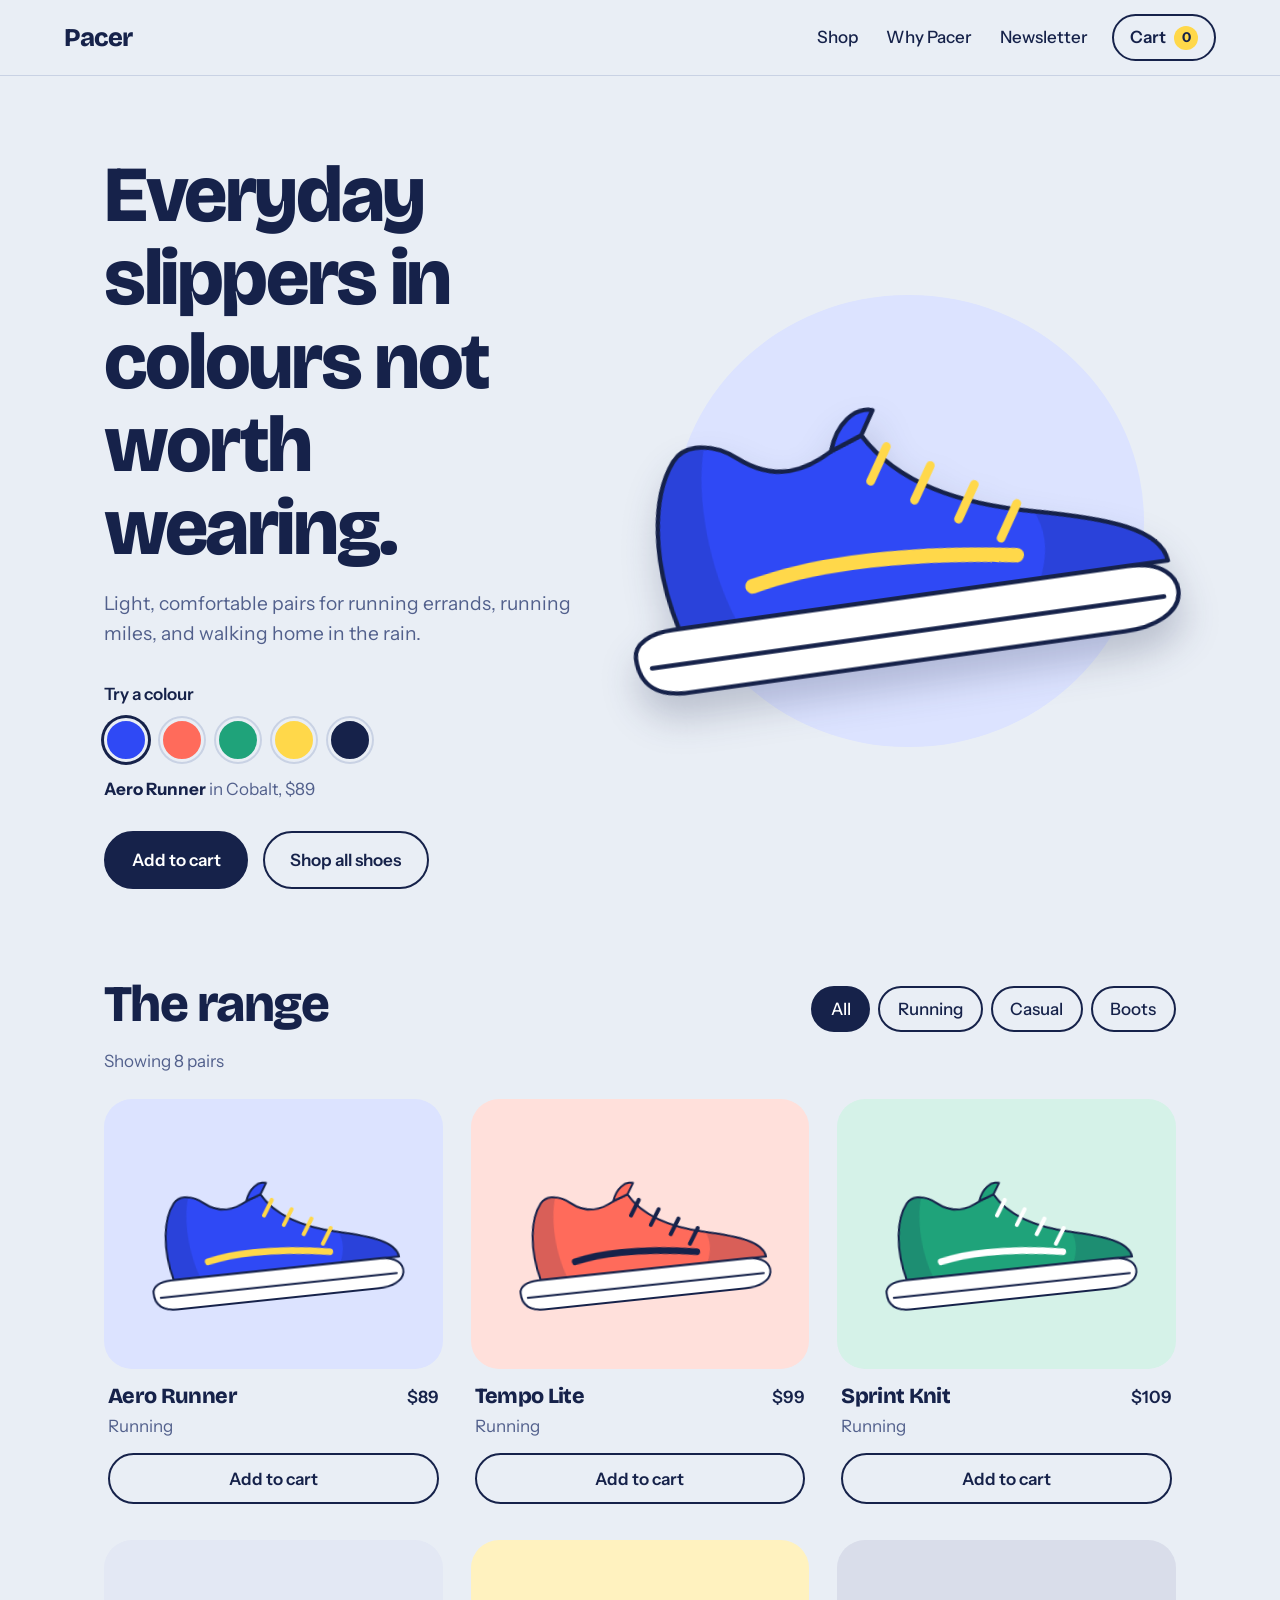
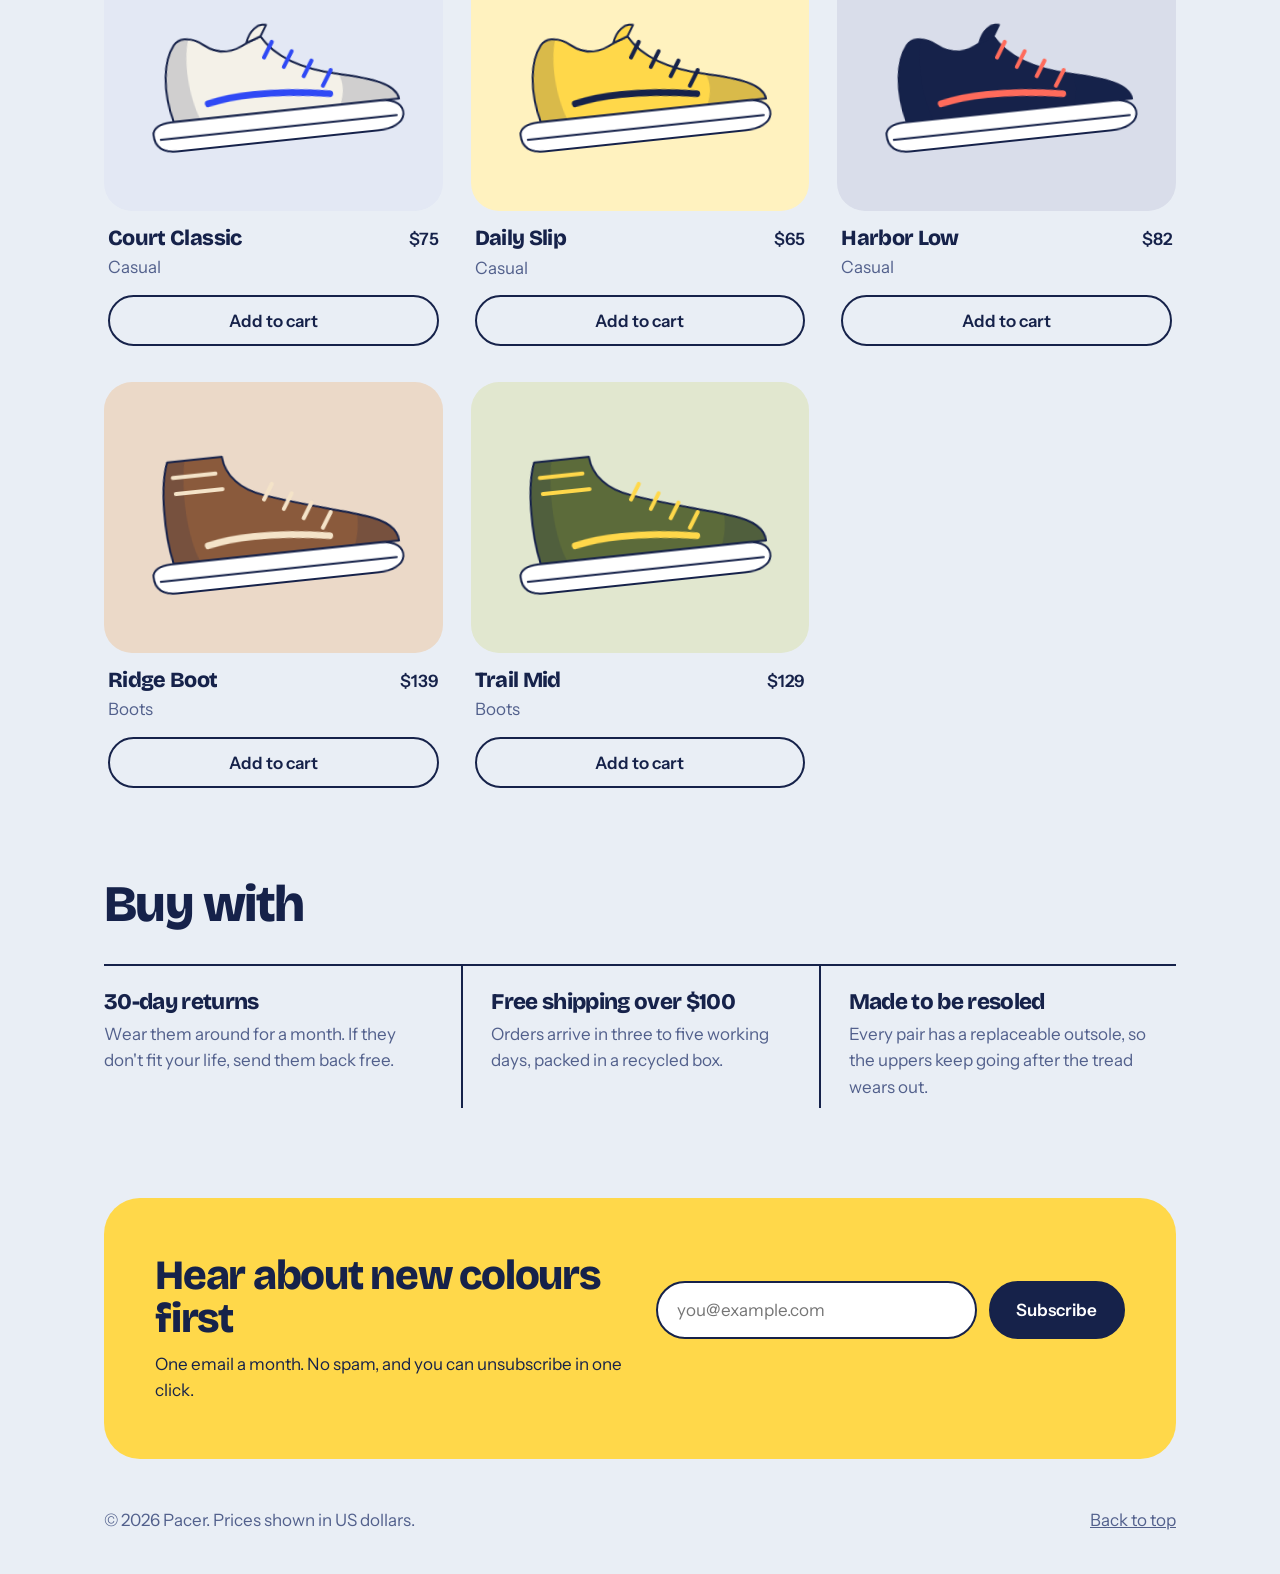
==== commit 966997ba: "code edited with login" ====
--- a/index.html
+++ b/index.html
@@ -40,7 +40,7 @@
 
         <div class="hero-actions">
           <button class="btn btn-primary" id="heroAdd" type="button">Add to cart</button>
-          <a class="btn btn-ghost" href="#shop">Shop all shoes</a>
+          <a class="btn btn-ghost" href="login.html">Shop all shoes</a>
         </div>
       </div>
 
@@ -67,7 +67,7 @@
 
     <!-- Why -->
     <section class="why" id="why" aria-labelledby="whyTitle">
-      <h2 id="whyTitle">Buy with confidence</h2>
+      <h2 id="whyTitle">Buy with</h2>
       <ul class="facts">
         <li>
           <h3>30-day returns</h3>
